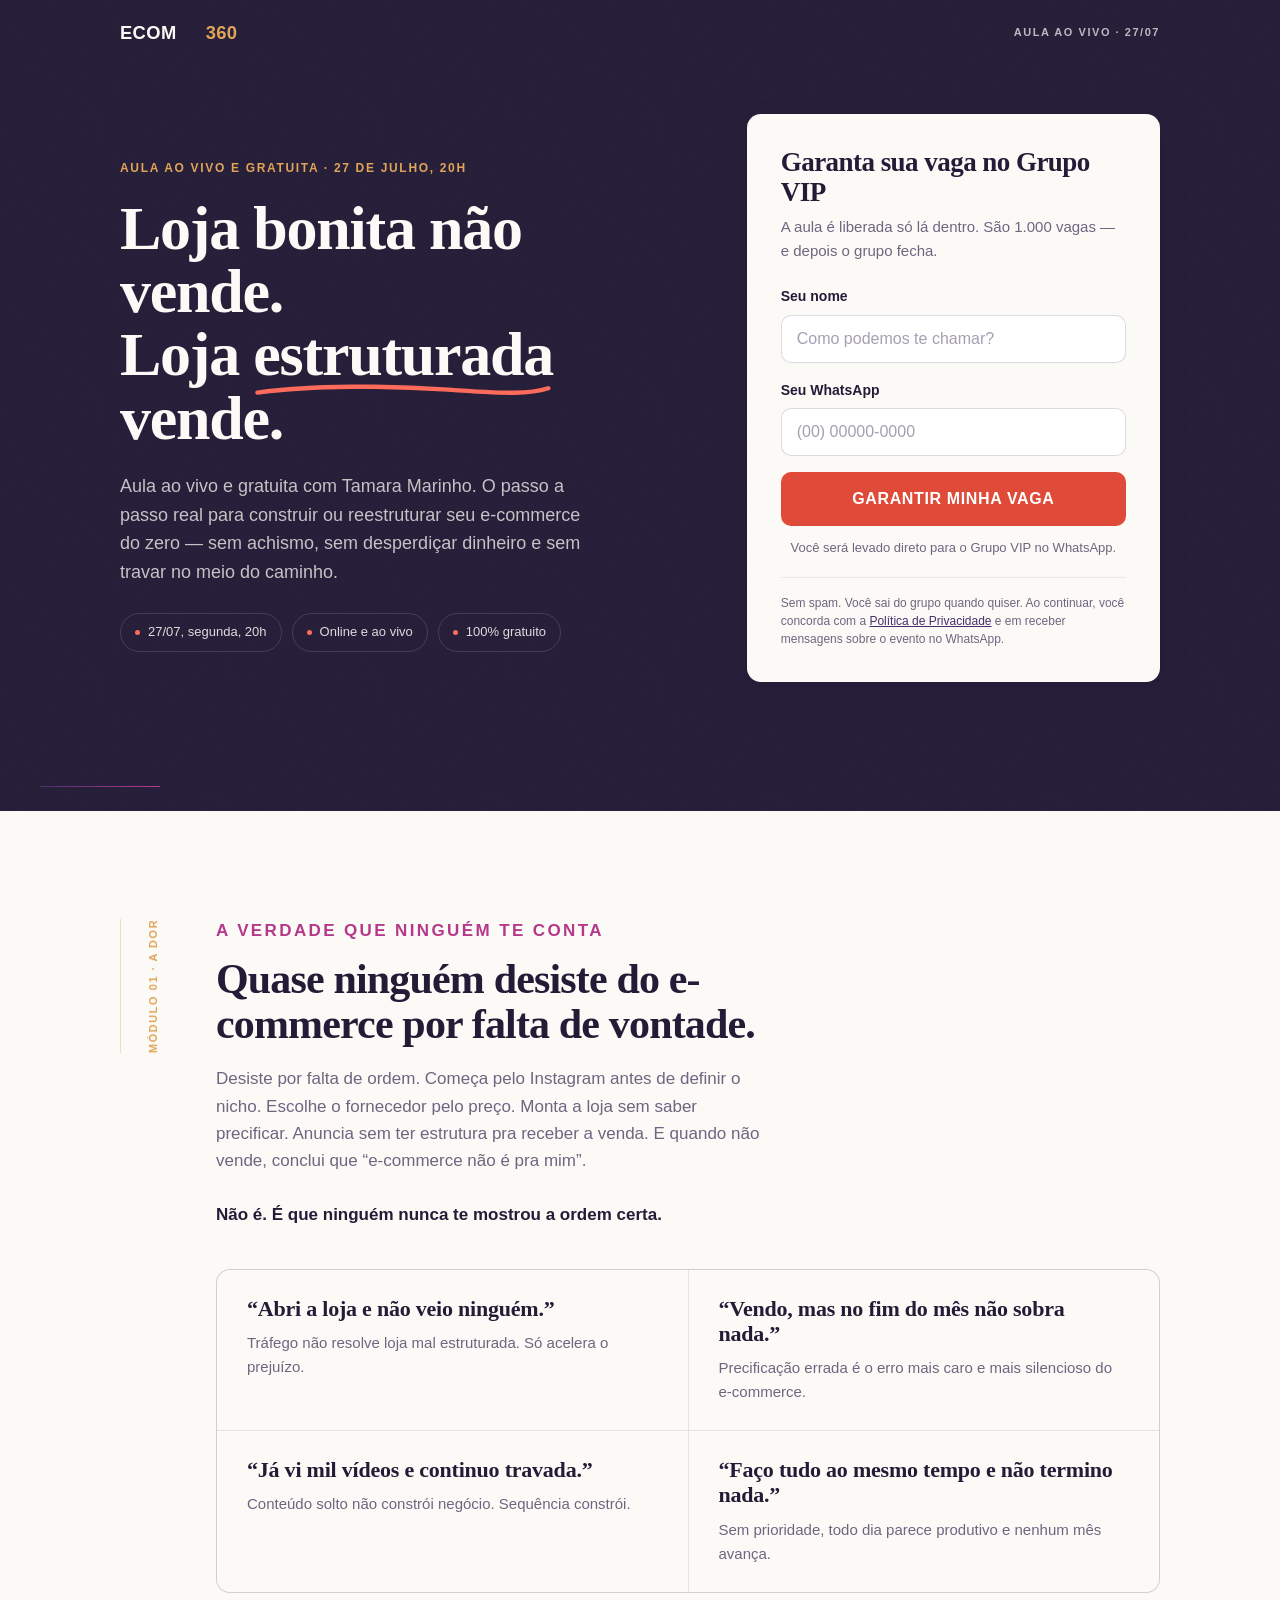
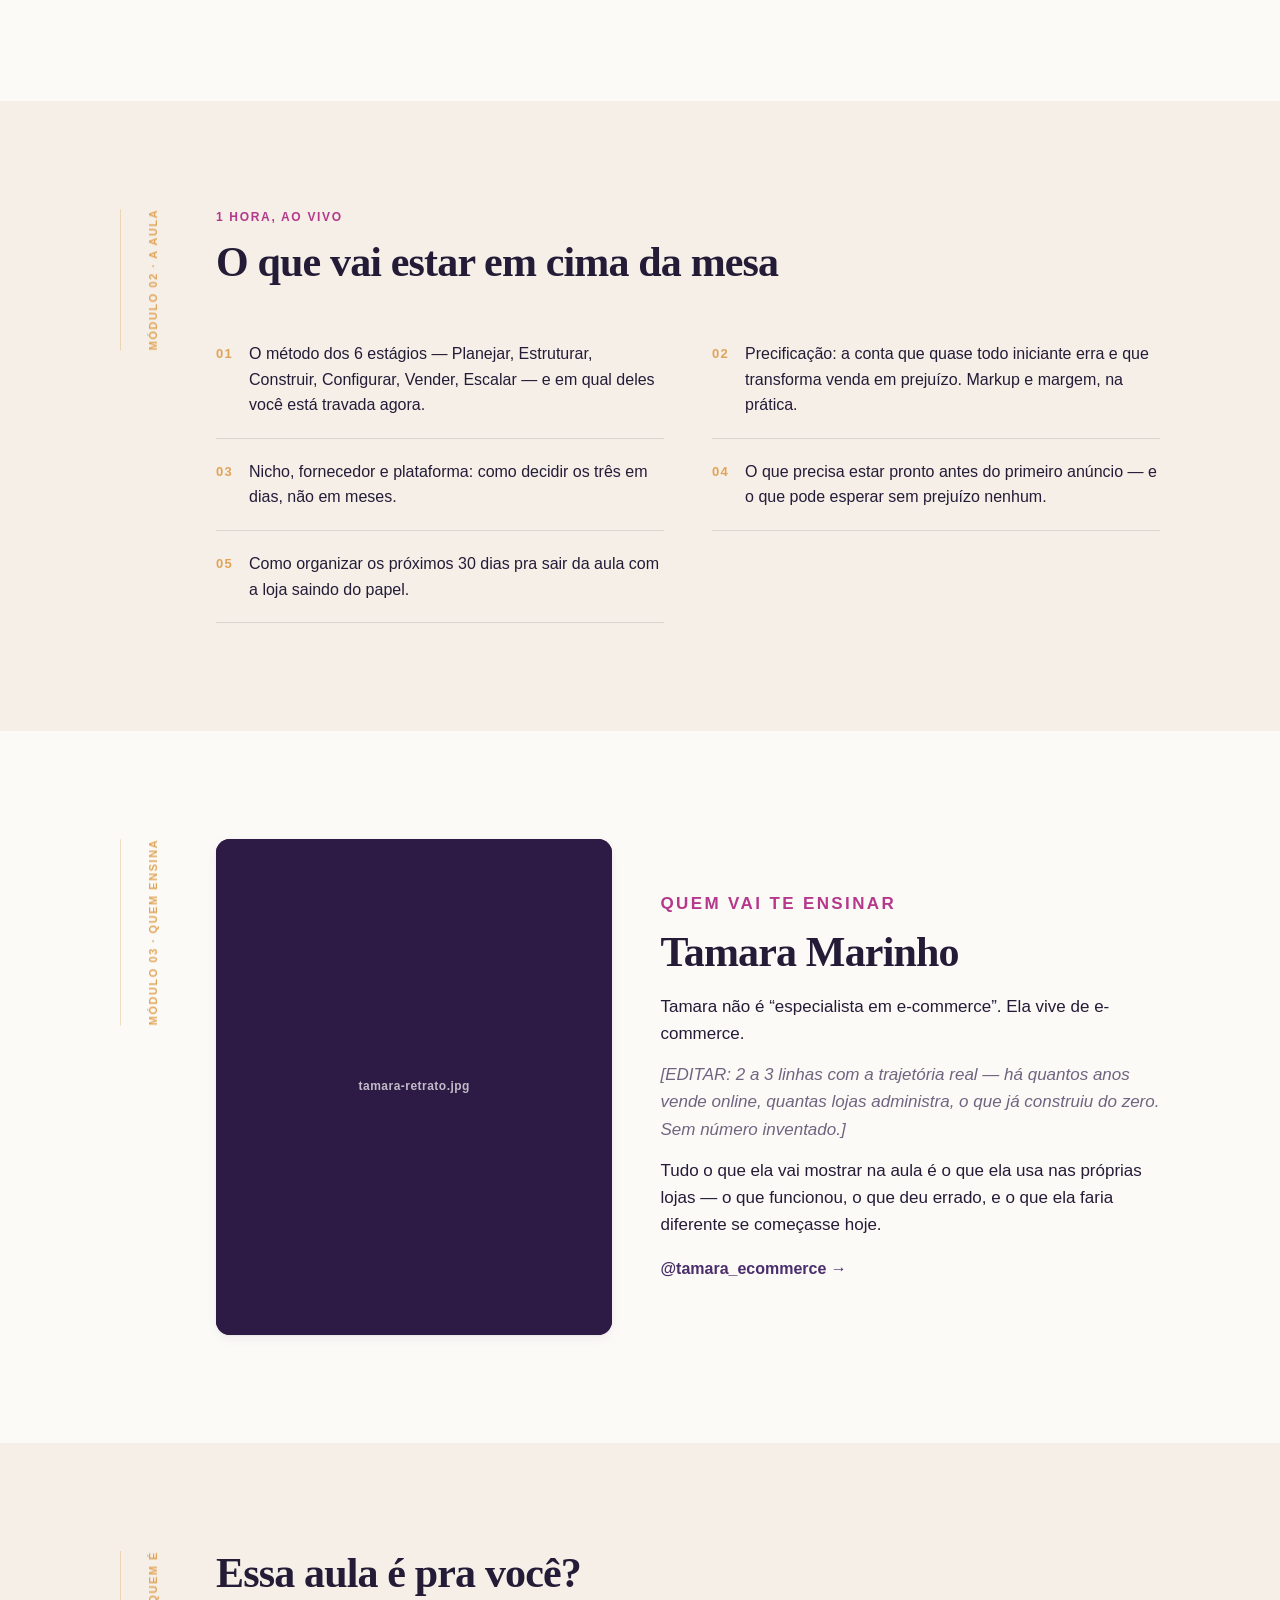
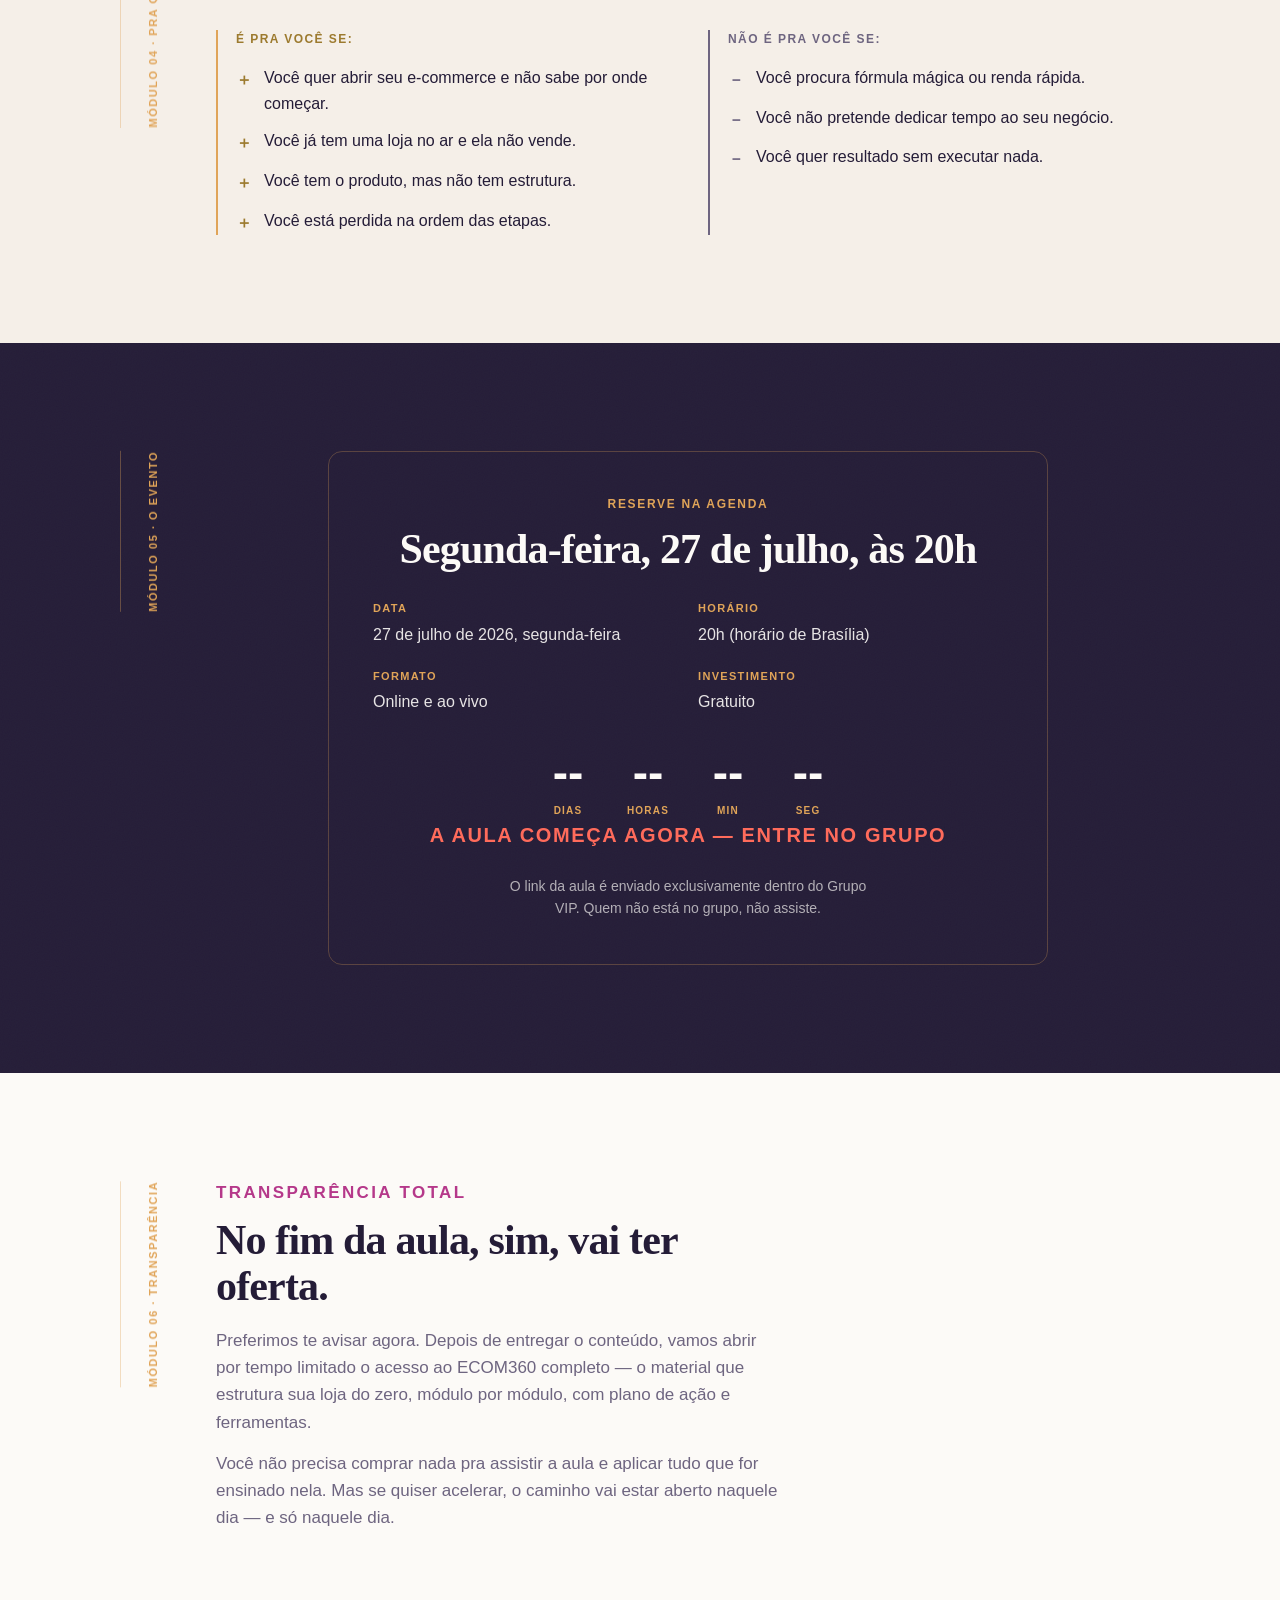
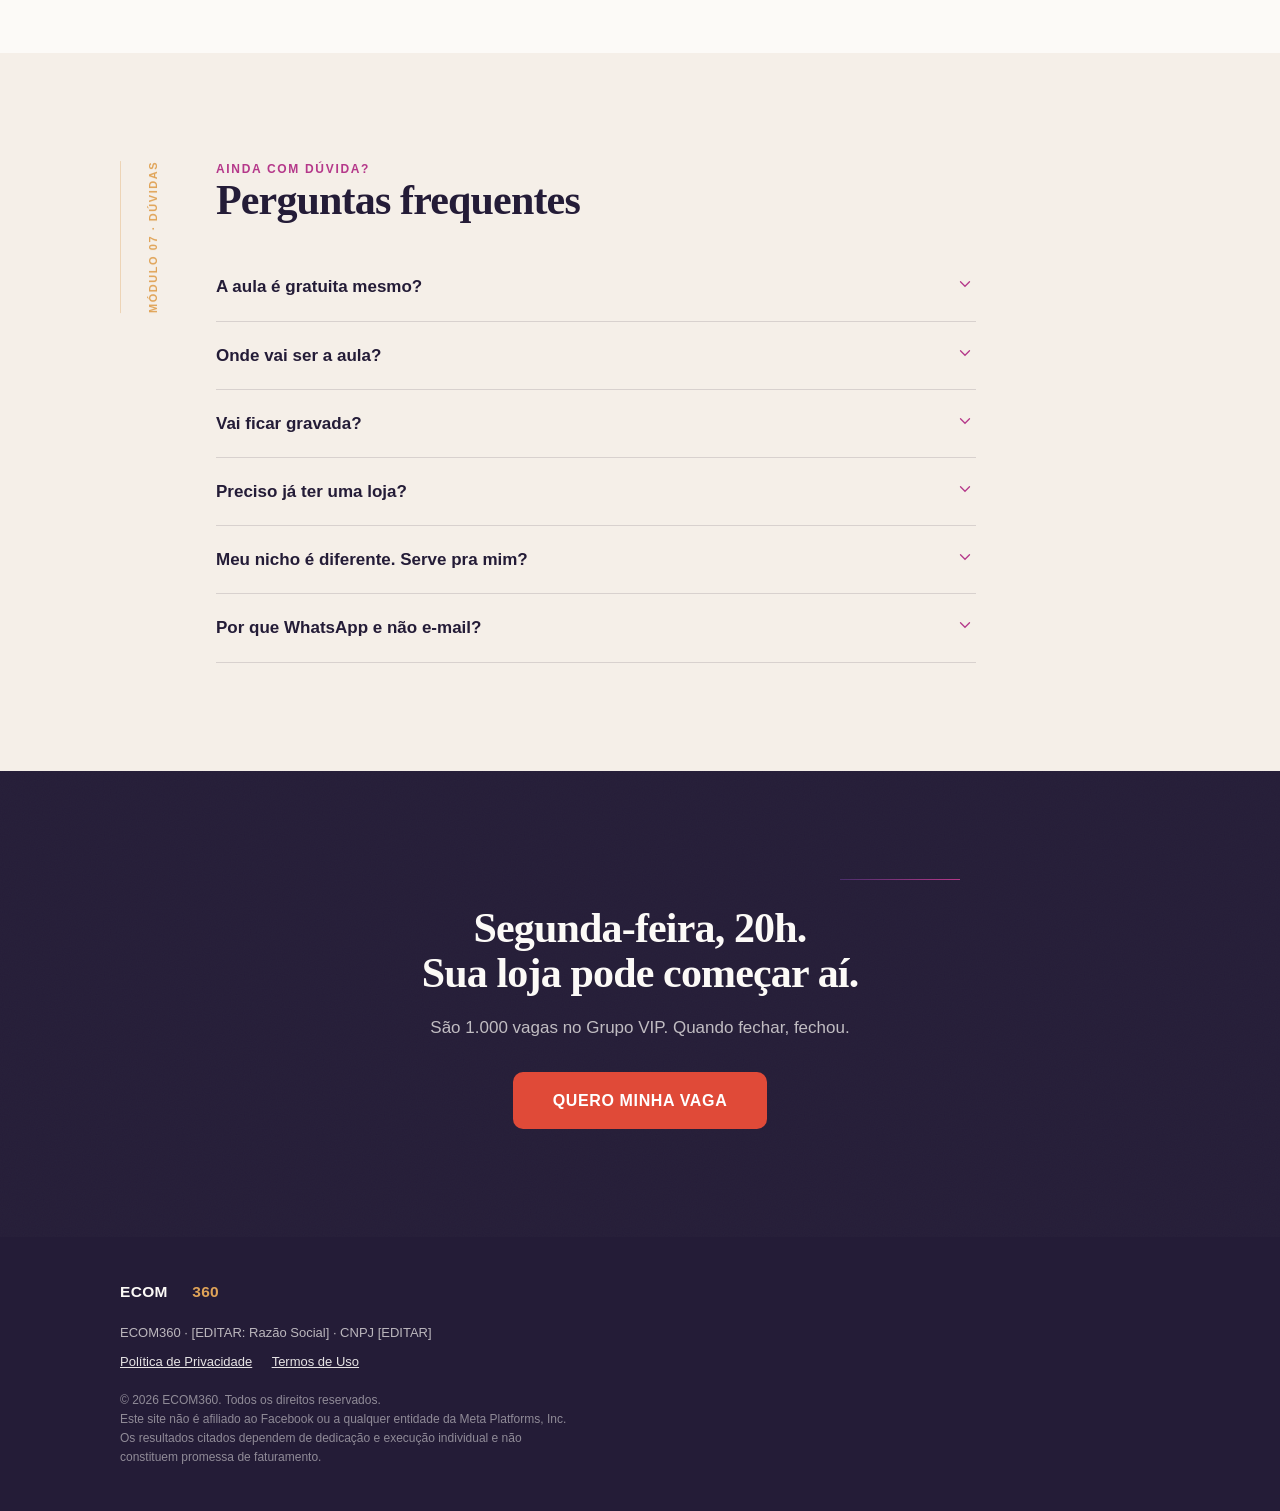
==== index.html @ 0f5ce01a "ECOM360: página de captura + obrigado + backend Sheets Landing estática vanilla (sem build), pronta " ====
<!doctype html>
<html lang="pt-BR">
<head>
  <meta charset="UTF-8">
  <meta name="viewport" content="width=device-width, initial-scale=1, viewport-fit=cover">

  <title>Aula gratuita: como estruturar um e-commerce que vende · ECOM360</title>
  <meta name="description" content="Aula ao vivo e gratuita com Tamara Marinho. 27 de julho, 20h. O passo a passo real para construir ou reestruturar seu e-commerce do zero.">

  <!-- Open Graph / compartilhamento -->
  <meta property="og:title" content="Aula gratuita: como estruturar um e-commerce que vende">
  <meta property="og:description" content="27 de julho, 20h. Ao vivo com Tamara Marinho. Vagas limitadas.">
  <meta property="og:image" content="https://SEU_DOMINIO/og-image.jpg"><!-- TODO: cliente preencher domínio -->
  <meta property="og:type" content="website">
  <meta name="theme-color" content="#241C37">
  <meta name="twitter:card" content="summary_large_image">

  <!-- Config PRIMEIRO: dataLayer e GTM dependem dele -->
  <script src="assets/js/config.js"></script>

  <!-- dataLayer inicializado ANTES do GTM (obrigatório) + injeção do snippet oficial -->
  <script>
    window.dataLayer = window.dataLayer || [];
    (function(){
      var id = (window.CONFIG && window.CONFIG.gtmId) || "";
      if (!id) return; // sem ID, não injeta e não quebra o build
      (function(w,d,s,l,i){w[l]=w[l]||[];w[l].push({'gtm.start':
      new Date().getTime(),event:'gtm.js'});var f=d.getElementsByTagName(s)[0],
      j=d.createElement(s),dl=l!='dataLayer'?'&l='+l:'';j.async=true;j.src=
      'https://www.googletagmanager.com/gtm.js?id='+i+dl;f.parentNode.insertBefore(j,f);
      })(window,document,'script','dataLayer',id);
    })();
  </script>

  <!-- Preload das fontes críticas (ativa quando os .woff2 existirem) -->
  <link rel="preload" href="assets/fonts/Fraunces-Black.woff2" as="font" type="font/woff2" crossorigin>
  <link rel="preload" href="assets/fonts/PlusJakartaSans-Regular.woff2" as="font" type="font/woff2" crossorigin>

  <link rel="stylesheet" href="assets/css/style.css">
</head>
<body>
  <!-- GTM noscript: PRIMEIRO elemento do body -->
  <noscript><iframe src="https://www.googletagmanager.com/ns.html?id=GTM-TDS4ZD45"
    height="0" width="0" style="display:none;visibility:hidden"></iframe></noscript>

  <!-- ================= HERO ================= -->
  <header class="hero section--ink grain">
    <div class="site-header">
      <div class="container">
        <img class="logo" src="assets/img/logo-ecom360.svg" alt="ECOM360"
             onerror="this.outerHTML='<span class=&quot;header-note&quot;>ECOM360</span>'">
        <span class="header-note">Aula ao vivo · 27/07</span>
      </div>
    </div>

    <div class="container">
      <div class="hero__inner">
        <div class="hero__copy">
          <p class="eyebrow hero__eyebrow">Aula ao vivo e gratuita · 27 de julho, 20h</p>
          <h1>
            Loja bonita não vende.<br>
            Loja <span class="ink-underline">estruturada<svg viewBox="0 0 200 12" preserveAspectRatio="none" aria-hidden="true"><path d="M3 8 C 40 3, 90 3, 130 6 S 185 9, 197 5"/></svg></span> vende.
          </h1>
          <p class="hero__sub">
            Aula ao vivo e gratuita com Tamara Marinho. O passo a passo real para
            construir ou reestruturar seu e-commerce do zero — sem achismo, sem
            desperdiçar dinheiro e sem travar no meio do caminho.
          </p>
          <div class="pills">
            <span class="pill">27/07, segunda, 20h</span>
            <span class="pill">Online e ao vivo</span>
            <span class="pill">100% gratuito</span>
          </div>
        </div>

        <!-- Card do formulário -->
        <div class="form-card" id="inscricao">
          <h2 class="form-card__title">Garanta sua vaga no Grupo VIP</h2>
          <p class="form-card__support">
            A aula é liberada só lá dentro. São 1.000 vagas — e depois o grupo fecha.
          </p>

          <form id="lead-form" novalidate>
            <!-- Honeypot -->
            <div class="hp" aria-hidden="true">
              <label for="empresa">Empresa</label>
              <input type="text" id="empresa" name="empresa" tabindex="-1" autocomplete="off">
            </div>

            <div class="field">
              <label for="nome">Seu nome</label>
              <input type="text" id="nome" name="nome" autocomplete="name"
                     placeholder="Como podemos te chamar?"
                     aria-describedby="err-nome" required>
              <p class="field-error" id="err-nome" aria-live="polite"></p>
            </div>

            <div class="field">
              <label for="whatsapp">Seu WhatsApp</label>
              <input type="tel" id="whatsapp" name="whatsapp" inputmode="tel"
                     autocomplete="tel" placeholder="(00) 00000-0000"
                     aria-describedby="err-whatsapp" required maxlength="16">
              <p class="field-error" id="err-whatsapp" aria-live="polite"></p>
            </div>

            <button type="submit" class="btn" id="submit-btn">
              <span class="btn__spinner" aria-hidden="true"></span>
              <span class="btn__label">Garantir minha vaga</span>
            </button>

            <p class="form-microcopy">
              Você será levado direto para o Grupo VIP no WhatsApp.
            </p>
            <p class="form-legal">
              Sem spam. Você sai do grupo quando quiser. Ao continuar, você concorda com a
              <a href="politica-de-privacidade.html">Política de Privacidade</a> e em receber
              mensagens sobre o evento no WhatsApp.
            </p>
          </form>
        </div>
      </div>
    </div>
    <hr class="hairline-grad" style="margin-inline:var(--pad-x)">
  </header>

  <main>
    <!-- ================= MÓDULO 01 — DOR ================= -->
    <section class="section section--paper module">
      <div class="container module__grid">
        <div class="module__rail">Módulo 01 · A dor</div>
        <div class="module__body">
          <div class="dor__intro">
            <p class="eyebrow">A verdade que ninguém te conta</p>
            <h2 style="margin-top:14px">Quase ninguém desiste do e-commerce por falta de vontade.</h2>
            <p class="text-muted" style="margin-top:16px">
              Desiste por falta de ordem. Começa pelo Instagram antes de definir o nicho.
              Escolhe o fornecedor pelo preço. Monta a loja sem saber precificar. Anuncia
              sem ter estrutura pra receber a venda. E quando não vende, conclui que
              “e-commerce não é pra mim”.<br><br>
              <strong>Não é. É que ninguém nunca te mostrou a ordem certa.</strong>
            </p>
          </div>

          <div class="dor-grid" id="dor-grid">
            <article class="dor-card">
              <p class="dor-card__head">“Abri a loja e não veio ninguém.”</p>
              <p class="dor-card__sub">Tráfego não resolve loja mal estruturada. Só acelera o prejuízo.</p>
            </article>
            <article class="dor-card">
              <p class="dor-card__head">“Vendo, mas no fim do mês não sobra nada.”</p>
              <p class="dor-card__sub">Precificação errada é o erro mais caro e mais silencioso do e-commerce.</p>
            </article>
            <article class="dor-card">
              <p class="dor-card__head">“Já vi mil vídeos e continuo travada.”</p>
              <p class="dor-card__sub">Conteúdo solto não constrói negócio. Sequência constrói.</p>
            </article>
            <article class="dor-card">
              <p class="dor-card__head">“Faço tudo ao mesmo tempo e não termino nada.”</p>
              <p class="dor-card__sub">Sem prioridade, todo dia parece produtivo e nenhum mês avança.</p>
            </article>
          </div>
        </div>
      </div>
    </section>

    <!-- ================= MÓDULO 02 — AGENDA ================= -->
    <section class="section section--cream module">
      <div class="container module__grid">
        <div class="module__rail">Módulo 02 · A aula</div>
        <div class="module__body">
          <div class="agenda__head">
            <p class="eyebrow">1 hora, ao vivo</p>
            <h2>O que vai estar em cima da mesa</h2>
          </div>
          <ol class="agenda-list">
            <li class="agenda-item">
              <span class="agenda-item__num">01</span>
              <span class="agenda-item__text">O método dos 6 estágios — Planejar, Estruturar, Construir, Configurar, Vender, Escalar — e em qual deles você está travada agora.</span>
            </li>
            <li class="agenda-item">
              <span class="agenda-item__num">02</span>
              <span class="agenda-item__text">Precificação: a conta que quase todo iniciante erra e que transforma venda em prejuízo. Markup e margem, na prática.</span>
            </li>
            <li class="agenda-item">
              <span class="agenda-item__num">03</span>
              <span class="agenda-item__text">Nicho, fornecedor e plataforma: como decidir os três em dias, não em meses.</span>
            </li>
            <li class="agenda-item">
              <span class="agenda-item__num">04</span>
              <span class="agenda-item__text">O que precisa estar pronto antes do primeiro anúncio — e o que pode esperar sem prejuízo nenhum.</span>
            </li>
            <li class="agenda-item">
              <span class="agenda-item__num">05</span>
              <span class="agenda-item__text">Como organizar os próximos 30 dias pra sair da aula com a loja saindo do papel.</span>
            </li>
          </ol>
        </div>
      </div>
    </section>

    <!-- ================= MÓDULO 03 — AUTORIDADE ================= -->
    <section class="section section--paper module">
      <div class="container module__grid">
        <div class="module__rail">Módulo 03 · Quem ensina</div>
        <div class="module__body">
          <div class="author-grid">
            <div class="author-photo">
              <img src="assets/img/tamara-retrato.jpg" width="800" height="1000" loading="lazy"
                   alt="Retrato de Tamara Marinho"
                   onerror="this.parentNode.innerHTML='<div class=&quot;img-placeholder&quot;>tamara-retrato.jpg</div>'">
            </div>
            <div class="author-body">
              <p class="eyebrow">Quem vai te ensinar</p>
              <h2>Tamara Marinho</h2>
              <p>Tamara não é “especialista em e-commerce”. Ela vive de e-commerce.</p>
              <!-- TODO: cliente preencher -->
              <p class="todo">[EDITAR: 2 a 3 linhas com a trajetória real — há quantos anos vende online, quantas lojas administra, o que já construiu do zero. Sem número inventado.]</p>
              <p>
                Tudo o que ela vai mostrar na aula é o que ela usa nas próprias lojas —
                o que funcionou, o que deu errado, e o que ela faria diferente se
                começasse hoje.
              </p>
              <a class="author-ig" href="https://instagram.com/tamara_ecommerce" target="_blank" rel="noopener">@tamara_ecommerce →</a>
            </div>
          </div>
        </div>
      </div>
    </section>

    <!-- ================= MÓDULO 04 — PRA QUEM É ================= -->
    <section class="section section--cream module">
      <div class="container module__grid">
        <div class="module__rail">Módulo 04 · Pra quem é</div>
        <div class="module__body">
          <div class="fit__head">
            <h2>Essa aula é pra você?</h2>
          </div>
          <div class="fit-cols">
            <div class="fit-col fit-col--yes">
              <h3>É pra você se:</h3>
              <ul class="fit-list">
                <li>Você quer abrir seu e-commerce e não sabe por onde começar.</li>
                <li>Você já tem uma loja no ar e ela não vende.</li>
                <li>Você tem o produto, mas não tem estrutura.</li>
                <li>Você está perdida na ordem das etapas.</li>
              </ul>
            </div>
            <div class="fit-col fit-col--no">
              <h3>Não é pra você se:</h3>
              <ul class="fit-list">
                <li>Você procura fórmula mágica ou renda rápida.</li>
                <li>Você não pretende dedicar tempo ao seu negócio.</li>
                <li>Você quer resultado sem executar nada.</li>
              </ul>
            </div>
          </div>
        </div>
      </div>
    </section>

    <!-- ================= MÓDULO 05 — EVENTO + CONTAGEM ================= -->
    <section class="section section--ink grain module">
      <div class="container module__grid">
        <div class="module__rail">Módulo 05 · O evento</div>
        <div class="module__body">
          <div class="event-card">
            <p class="eyebrow">Reserve na agenda</p>
            <h2>Segunda-feira, 27 de julho, às 20h</h2>
            <div class="event-facts">
              <div class="event-fact">
                <p class="event-fact__label">Data</p>
                <p class="event-fact__value">27 de julho de 2026, segunda-feira</p>
              </div>
              <div class="event-fact">
                <p class="event-fact__label">Horário</p>
                <p class="event-fact__value">20h (horário de Brasília)</p>
              </div>
              <div class="event-fact">
                <p class="event-fact__label">Formato</p>
                <p class="event-fact__value">Online e ao vivo</p>
              </div>
              <div class="event-fact">
                <p class="event-fact__label">Investimento</p>
                <p class="event-fact__value">Gratuito</p>
              </div>
            </div>

            <div class="countdown" id="countdown">
              <div class="countdown__grid" id="cd-grid">
                <div class="cd-unit"><div class="cd-unit__num" data-cd="dias">--</div><div class="cd-unit__label">Dias</div></div>
                <div class="cd-unit"><div class="cd-unit__num" data-cd="horas">--</div><div class="cd-unit__label">Horas</div></div>
                <div class="cd-unit"><div class="cd-unit__num" data-cd="min">--</div><div class="cd-unit__label">Min</div></div>
                <div class="cd-unit"><div class="cd-unit__num" data-cd="seg">--</div><div class="cd-unit__label">Seg</div></div>
              </div>
              <div class="countdown__live" id="cd-live" hidden>A aula começa agora — entre no grupo</div>
            </div>

            <p class="event-warn">
              O link da aula é enviado exclusivamente dentro do Grupo VIP.
              Quem não está no grupo, não assiste.
            </p>
          </div>
        </div>
      </div>
    </section>

    <!-- ================= MÓDULO 06 — TRANSPARÊNCIA ================= -->
    <section class="section section--paper module">
      <div class="container module__grid">
        <div class="module__rail">Módulo 06 · Transparência</div>
        <div class="module__body">
          <div class="transp">
            <p class="eyebrow">Transparência total</p>
            <h2>No fim da aula, sim, vai ter oferta.</h2>
            <p class="text-muted">
              Preferimos te avisar agora. Depois de entregar o conteúdo, vamos abrir
              por tempo limitado o acesso ao ECOM360 completo — o material que estrutura
              sua loja do zero, módulo por módulo, com plano de ação e ferramentas.
            </p>
            <p class="text-muted">
              Você não precisa comprar nada pra assistir a aula e aplicar tudo que for
              ensinado nela. Mas se quiser acelerar, o caminho vai estar aberto
              naquele dia — e só naquele dia.
            </p>
          </div>
        </div>
      </div>
    </section>

    <!-- ================= MÓDULO 07 — FAQ ================= -->
    <section class="section section--cream module">
      <div class="container module__grid">
        <div class="module__rail">Módulo 07 · Dúvidas</div>
        <div class="module__body">
          <div class="faq__head">
            <p class="eyebrow">Ainda com dúvida?</p>
            <h2>Perguntas frequentes</h2>
          </div>
          <div class="faq-list">
            <details class="faq-item">
              <summary>A aula é gratuita mesmo?<svg class="faq-chevron" viewBox="0 0 24 24" fill="none" stroke="currentColor" stroke-width="1.75" stroke-linecap="round" aria-hidden="true"><path d="M6 9l6 6 6-6"/></svg></summary>
              <div class="faq-answer">É. Sem pegadinha, sem cartão, sem cadastro pago. Você entra no grupo e recebe o acesso.</div>
            </details>
            <details class="faq-item">
              <summary>Onde vai ser a aula?<svg class="faq-chevron" viewBox="0 0 24 24" fill="none" stroke="currentColor" stroke-width="1.75" stroke-linecap="round" aria-hidden="true"><path d="M6 9l6 6 6-6"/></svg></summary>
              <div class="faq-answer">Online e ao vivo. O link é enviado dentro do Grupo VIP no WhatsApp, no dia.</div>
            </details>
            <details class="faq-item">
              <summary>Vai ficar gravada?<svg class="faq-chevron" viewBox="0 0 24 24" fill="none" stroke="currentColor" stroke-width="1.75" stroke-linecap="round" aria-hidden="true"><path d="M6 9l6 6 6-6"/></svg></summary>
              <div class="faq-answer">A aula é ao vivo. Se houver replay, será por tempo limitado e avisado apenas no grupo. Garanta sua presença ao vivo.</div>
            </details>
            <details class="faq-item">
              <summary>Preciso já ter uma loja?<svg class="faq-chevron" viewBox="0 0 24 24" fill="none" stroke="currentColor" stroke-width="1.75" stroke-linecap="round" aria-hidden="true"><path d="M6 9l6 6 6-6"/></svg></summary>
              <div class="faq-answer">Não. A aula serve tanto pra quem vai começar do zero quanto pra quem já tem loja e quer reestruturar.</div>
            </details>
            <details class="faq-item">
              <summary>Meu nicho é diferente. Serve pra mim?<svg class="faq-chevron" viewBox="0 0 24 24" fill="none" stroke="currentColor" stroke-width="1.75" stroke-linecap="round" aria-hidden="true"><path d="M6 9l6 6 6-6"/></svg></summary>
              <div class="faq-answer">Serve. O método é sobre estrutura de negócio, não sobre um produto específico.</div>
            </details>
            <details class="faq-item">
              <summary>Por que WhatsApp e não e-mail?<svg class="faq-chevron" viewBox="0 0 24 24" fill="none" stroke="currentColor" stroke-width="1.75" stroke-linecap="round" aria-hidden="true"><path d="M6 9l6 6 6-6"/></svg></summary>
              <div class="faq-answer">Porque tudo acontece no grupo: os avisos, o material, o link da aula e os bônus. É o único canal.</div>
            </details>
          </div>
        </div>
      </div>
    </section>

    <!-- ================= CTA FINAL ================= -->
    <section class="section final-cta section--ink grain">
      <div class="container">
        <div class="final-cta__inner">
          <hr class="hairline-grad" style="margin-inline:auto 0;margin-bottom:26px">
          <h2>Segunda-feira, 20h.<br>Sua loja pode começar aí.</h2>
          <p>São 1.000 vagas no Grupo VIP. Quando fechar, fechou.</p>
          <a href="#inscricao" class="btn" data-scroll-to-form>Quero minha vaga</a>
        </div>
      </div>
    </section>
  </main>

  <!-- ================= RODAPÉ ================= -->
  <footer class="site-footer section--ink" style="padding-block:44px">
    <div class="container">
      <img class="footer-logo" src="assets/img/logo-ecom360.svg" alt="ECOM360"
           onerror="this.outerHTML='<div class=&quot;header-note&quot; style=&quot;margin-bottom:20px&quot;>ECOM360</div>'">
      <!-- TODO: cliente preencher -->
      <p class="footer-line">ECOM360 · [EDITAR: Razão Social] · CNPJ [EDITAR]</p>
      <p class="footer-links">
        <a href="politica-de-privacidade.html">Política de Privacidade</a>
        <a href="termos.html">Termos de Uso</a>
      </p>
      <p class="footer-fine">
        © 2026 ECOM360. Todos os direitos reservados.<br>
        Este site não é afiliado ao Facebook ou a qualquer entidade da Meta Platforms, Inc.
        Os resultados citados dependem de dedicação e execução individual e não constituem
        promessa de faturamento.
      </p>
    </div>
  </footer>

  <!-- ================= BARRA STICKY MOBILE ================= -->
  <div class="sticky-bar" id="sticky-bar" aria-hidden="true">
    <span class="sticky-bar__text">27/07 · 20h · Grátis</span>
    <a href="#inscricao" class="btn" data-scroll-to-form>Garantir vaga</a>
  </div>

  <script src="assets/js/app.js" defer></script>
</body>
</html>
---- assets/css/style.css ----
/* ==========================================================================
   ECOM360 — Página de captura
   CSS único, sem framework. Mobile-first (base 360px), sobe com min-width.
   ========================================================================== */

/* ---------- Fontes auto-hospedadas ---------------------------------------
   Coloque os .woff2 em assets/fonts/. Enquanto não existirem, o fallback
   entra sem quebrar nada. font-display: swap evita bloqueio de render.      */
@font-face {
  font-family: "Fraunces";
  src: url("../fonts/Fraunces-SemiBold.woff2") format("woff2");
  font-weight: 600;
  font-style: normal;
  font-display: swap;
}
@font-face {
  font-family: "Fraunces";
  src: url("../fonts/Fraunces-Black.woff2") format("woff2");
  font-weight: 900;
  font-style: normal;
  font-display: swap;
}
@font-face {
  font-family: "Plus Jakarta Sans";
  src: url("../fonts/PlusJakartaSans-Regular.woff2") format("woff2");
  font-weight: 400;
  font-style: normal;
  font-display: swap;
}
@font-face {
  font-family: "Plus Jakarta Sans";
  src: url("../fonts/PlusJakartaSans-Medium.woff2") format("woff2");
  font-weight: 500;
  font-style: normal;
  font-display: swap;
}
@font-face {
  font-family: "Plus Jakarta Sans";
  src: url("../fonts/PlusJakartaSans-Bold.woff2") format("woff2");
  font-weight: 700;
  font-style: normal;
  font-display: swap;
}
@font-face {
  font-family: "Sora";
  src: url("../fonts/Sora-SemiBold.woff2") format("woff2");
  font-weight: 600;
  font-style: normal;
  font-display: swap;
}

/* ---------- Tokens -------------------------------------------------------- */
:root {
  /* Cor */
  --ink:        #241C37;
  --plum-deep:  #2E1B45;
  --plum:       #4A2E6B;
  --magenta:    #B5388A;
  --coral:      #FF6B5B;
  --coral-btn:  #E04A38;
  --gold:       #E0A458;
  --paper:      #FCFAF7;
  --cream:      #F5EFE8;
  --muted:      #6E6580;

  /* Raio */
  --r-card: 14px;
  --r-input: 10px;
  --r-pill: 999px;

  /* Elevação (baixa, em camadas — nada de glow) */
  --sh-1: 0 1px 2px rgba(36,28,55,.06), 0 4px 12px rgba(36,28,55,.05);
  --sh-2: 0 2px 4px rgba(36,28,55,.08), 0 12px 32px rgba(36,28,55,.10);

  /* Tipografia */
  --font-display: "Fraunces", "Georgia", "Times New Roman", serif;
  --font-body: "Plus Jakarta Sans", -apple-system, BlinkMacSystemFont, "Segoe UI", Roboto, sans-serif;
  --font-util: "Sora", -apple-system, BlinkMacSystemFont, "Segoe UI", Roboto, sans-serif;

  /* Layout */
  --container: 1120px;
  --pad-x: 20px;
}

/* ---------- Reset -------------------------------------------------------- */
*, *::before, *::after { box-sizing: border-box; }
html { -webkit-text-size-adjust: 100%; scroll-behavior: smooth; }
body {
  margin: 0;
  font-family: var(--font-body);
  font-weight: 400;
  font-size: 16px;
  line-height: 1.6;
  color: var(--ink);
  background: var(--paper);
  -webkit-font-smoothing: antialiased;
  text-rendering: optimizeLegibility;
  overflow-x: hidden;
}
img, svg { display: block; max-width: 100%; }
a { color: inherit; }
button { font-family: inherit; cursor: pointer; }
h1, h2, h3, p { margin: 0; }
ul, ol { margin: 0; }

/* ---------- Foco visível ------------------------------------------------- */
:focus-visible {
  outline: 2px solid var(--gold);
  outline-offset: 2px;
  border-radius: 3px;
}

/* ---------- Utilitários -------------------------------------------------- */
.container {
  width: 100%;
  max-width: var(--container);
  margin-inline: auto;
  padding-inline: var(--pad-x);
}
.sr-only {
  position: absolute; width: 1px; height: 1px;
  padding: 0; margin: -1px; overflow: hidden;
  clip: rect(0,0,0,0); white-space: nowrap; border: 0;
}
.eyebrow {
  font-family: var(--font-util);
  font-weight: 600;
  text-transform: uppercase;
  letter-spacing: .14em;
  font-size: clamp(11px, 2.6vw, 12px);
  line-height: 1.4;
}

/* ---------- Seções (ritmo de cores) -------------------------------------- */
.section { padding-block: clamp(56px, 9vw, 108px); position: relative; }
.section--ink   { background: var(--ink);   color: var(--paper); }
.section--paper { background: var(--paper);  color: var(--ink); }
.section--cream { background: var(--cream);  color: var(--ink); }

.section--ink .eyebrow   { color: var(--gold); }
.section--paper .eyebrow { color: var(--magenta); }
.section--cream .eyebrow { color: var(--magenta); }

/* Grão sutil no fundo escuro */
.grain::before {
  content: "";
  position: absolute; inset: 0;
  pointer-events: none;
  background-image: url("data:image/svg+xml,%3Csvg xmlns='http://www.w3.org/2000/svg' width='140' height='140'%3E%3Cfilter id='n'%3E%3CfeTurbulence type='fractalNoise' baseFrequency='0.85' numOctaves='2' stitchTiles='stitch'/%3E%3C/filter%3E%3Crect width='100%25' height='100%25' filter='url(%23n)' opacity='0.9'/%3E%3C/svg%3E");
  opacity: .035;
  mix-blend-mode: screen;
}

/* Filete de cabelo com gradiente plum→magenta */
.hairline-grad {
  width: min(120px, 40%);
  height: 1px;
  border: 0;
  margin: 0 0 24px;
  background: linear-gradient(90deg, var(--plum), var(--magenta));
}

/* ---------- Trilho de módulo (elemento assinatura) ----------------------- */
.module { position: relative; }
.module__grid { position: relative; }
.module__rail {
  font-family: var(--font-util);
  font-weight: 600;
  text-transform: uppercase;
  letter-spacing: .14em;
  font-size: 11px;
  color: var(--gold);
  display: flex;
  align-items: center;
  gap: 12px;
  margin-bottom: 20px;
}
.module__rail::before {
  content: "";
  width: 28px; height: 1px;
  background: var(--gold);
  opacity: .6;
}

/* ---------- Tipografia de títulos ---------------------------------------- */
h1, .h1 {
  font-family: var(--font-display);
  font-weight: 900;
  font-size: clamp(34px, 8vw, 62px);
  line-height: 1.02;
  letter-spacing: -0.02em;
}
h2, .h2 {
  font-family: var(--font-display);
  font-weight: 600;
  font-size: clamp(27px, 5.2vw, 42px);
  line-height: 1.08;
  letter-spacing: -0.02em;
}
.lead { font-size: clamp(16px, 2.4vw, 18px); }
.text-muted { color: var(--muted); }
.section--ink .text-muted { color: rgba(252,250,247,.66); }

/* ==========================================================================
   HEADER
   ========================================================================== */
.site-header {
  position: relative;
  z-index: 3;
  padding-block: 20px;
}
.site-header .container {
  display: flex;
  align-items: center;
  justify-content: space-between;
  gap: 16px;
}
.logo { height: 26px; width: auto; }
.header-note {
  font-family: var(--font-util);
  font-weight: 600;
  font-size: 11px;
  letter-spacing: .14em;
  text-transform: uppercase;
  color: rgba(252,250,247,.7);
}

/* ==========================================================================
   HERO
   ========================================================================== */
.hero { position: relative; overflow: hidden; }
.hero__inner {
  display: grid;
  grid-template-columns: 1fr;
  gap: 36px;
  padding-block: clamp(28px, 5vw, 56px) clamp(56px, 8vw, 96px);
  align-items: center;
}
.hero__copy { position: relative; z-index: 2; }
.hero__eyebrow { margin-bottom: 20px; color: var(--gold); }
.hero h1 { margin-bottom: 22px; }
.hero__sub {
  color: rgba(252,250,247,.74);
  font-size: clamp(16px, 2.4vw, 18px);
  max-width: 46ch;
  margin-bottom: 26px;
}
.pills { display: flex; flex-wrap: wrap; gap: 10px; }
.pill {
  display: inline-flex; align-items: center; gap: 8px;
  padding: 8px 14px;
  border: 1px solid rgba(255,255,255,.14);
  border-radius: var(--r-pill);
  font-size: 13px;
  color: rgba(252,250,247,.86);
  font-weight: 500;
}
.pill::before {
  content: ""; width: 5px; height: 5px; border-radius: 50%;
  background: var(--coral); flex: none;
}

/* Sublinhado manuscrito no "estruturada" */
.ink-underline { position: relative; white-space: nowrap; }
.ink-underline svg {
  position: absolute;
  left: 0; right: 0; bottom: -0.16em;
  width: 100%; height: 0.28em;
  overflow: visible;
}
.ink-underline path {
  fill: none;
  stroke: var(--coral);
  stroke-width: 3;
  stroke-linecap: round;
  stroke-dasharray: 340;
  stroke-dashoffset: 340;
  animation: draw-underline .6s ease-out .35s forwards;
}
@keyframes draw-underline { to { stroke-dashoffset: 0; } }

/* Card do formulário */
.form-card {
  background: var(--paper);
  color: var(--ink);
  border-radius: var(--r-card);
  box-shadow: var(--sh-2);
  padding: clamp(24px, 4vw, 34px);
  position: relative;
  z-index: 2;
}
.form-card__title {
  font-family: var(--font-display);
  font-weight: 600;
  font-size: clamp(22px, 3.4vw, 27px);
  line-height: 1.1;
  letter-spacing: -0.02em;
  margin-bottom: 8px;
}
.form-card__support { color: var(--muted); font-size: 15px; margin-bottom: 22px; }

.field { margin-bottom: 16px; }
.field label {
  display: block;
  font-weight: 700;
  font-size: 14px;
  margin-bottom: 7px;
}
.field input {
  width: 100%;
  font-family: inherit;
  font-size: 16px; /* nunca < 16px: evita zoom no iOS */
  padding: 14px 15px;
  border: 1.5px solid rgba(36,28,55,.16);
  border-radius: var(--r-input);
  background: #fff;
  color: var(--ink);
  transition: border-color 140ms ease-out, box-shadow 140ms ease-out;
}
.field input::placeholder { color: #A69FB2; }
.field input:focus {
  border-color: var(--plum);
  box-shadow: 0 0 0 3px rgba(74,46,107,.12);
  outline: none;
}
.field input[aria-invalid="true"] {
  border-color: var(--coral-btn);
}
.field-error {
  display: none;
  color: var(--coral-btn);
  font-size: 14px;
  margin-top: 6px;
  font-weight: 500;
}
.field-error.is-visible { display: block; }

/* Honeypot */
.hp {
  position: absolute !important;
  left: -9999px !important;
  width: 1px; height: 1px;
  overflow: hidden;
}

/* Botão */
.btn {
  display: inline-flex;
  align-items: center;
  justify-content: center;
  gap: 10px;
  width: 100%;
  min-height: 54px;
  padding: 16px 22px;
  border: 0;
  border-radius: var(--r-input);
  background: var(--coral-btn);
  color: #fff;
  font-family: var(--font-util);
  font-weight: 600;
  font-size: 16px;
  letter-spacing: .04em;
  text-transform: uppercase;
  text-decoration: none;
  transition: transform 140ms ease-out, background-color 140ms ease-out;
}
.btn:hover { transform: translateY(-1px); background: #C93F2E; }
.btn:active { transform: translateY(0); }
.btn[disabled] { opacity: .82; cursor: default; transform: none; }
.btn__spinner {
  width: 14px; height: 14px;
  border: 2px solid rgba(255,255,255,.4);
  border-top-color: #fff;
  border-radius: 50%;
  animation: spin .7s linear infinite;
  display: none;
}
.btn.is-loading .btn__spinner { display: inline-block; }
@keyframes spin { to { transform: rotate(360deg); } }

.form-microcopy {
  text-align: center;
  font-size: 13px;
  color: var(--muted);
  margin-top: 12px;
}
.form-legal {
  font-size: 12px;
  color: var(--muted);
  line-height: 1.5;
  margin-top: 18px;
  padding-top: 16px;
  border-top: 1px solid rgba(36,28,55,.08);
}
.form-legal a { color: var(--plum); text-decoration: underline; }

/* ==========================================================================
   MÓDULO 01 — DOR
   ========================================================================== */
.dor__intro { max-width: 62ch; margin-bottom: 40px; }
.dor__intro h2 { margin-bottom: 18px; }
.dor__intro p { font-size: 17px; }
.dor__intro strong { color: var(--ink); }

.dor-grid {
  display: grid;
  grid-template-columns: 1fr;
  gap: 1px;
  background: rgba(36,28,55,.1);
  border: 1px solid rgba(36,28,55,.1);
  border-radius: var(--r-card);
  overflow: hidden;
}
.dor-card {
  background: var(--paper);
  padding: 26px clamp(20px, 3vw, 30px);
  opacity: 0;
  transform: translateY(14px);
}
.dor-card.reveal { animation: fade-up .2s ease-out forwards; }
.dor-card:nth-child(1).reveal { animation-delay: 0ms; }
.dor-card:nth-child(2).reveal { animation-delay: 60ms; }
.dor-card:nth-child(3).reveal { animation-delay: 120ms; }
.dor-card:nth-child(4).reveal { animation-delay: 180ms; }
@keyframes fade-up { to { opacity: 1; transform: translateY(0); } }
.dor-card__head {
  font-family: var(--font-display);
  font-weight: 600;
  font-size: clamp(19px, 2.6vw, 22px);
  line-height: 1.15;
  letter-spacing: -0.01em;
  margin-bottom: 10px;
}
.dor-card__sub { color: var(--muted); font-size: 15px; }

/* ==========================================================================
   MÓDULO 02 — AGENDA DA AULA
   ========================================================================== */
.agenda__head { margin-bottom: 36px; }
.agenda__head h2 { margin-top: 14px; }
.agenda-list {
  list-style: none;
  padding: 0;
  display: grid;
  grid-template-columns: 1fr;
  column-gap: 48px;
}
.agenda-item {
  display: grid;
  grid-template-columns: auto 1fr;
  gap: 16px;
  padding: 20px 0;
  border-bottom: 1px solid rgba(36,28,55,.12);
  align-items: start;
}
.agenda-item__num {
  font-family: var(--font-util);
  font-weight: 600;
  font-size: 13px;
  color: var(--gold);
  letter-spacing: .1em;
  padding-top: 3px;
}
.agenda-item__text { font-size: 16px; }

/* ==========================================================================
   MÓDULO 03 — AUTORIDADE
   ========================================================================== */
.author-grid {
  display: grid;
  grid-template-columns: 1fr;
  gap: 32px;
  align-items: center;
}
.author-photo {
  border-radius: var(--r-card);
  overflow: hidden;
  box-shadow: var(--sh-1);
  aspect-ratio: 4 / 5;
  background: var(--plum-deep);
}
.author-photo img { width: 100%; height: 100%; object-fit: cover; }
.author-body h2 { margin: 12px 0 18px; }
.author-body p { margin-bottom: 14px; font-size: 17px; }
.author-body .todo { color: var(--muted); font-style: italic; }
.author-ig {
  display: inline-flex; align-items: center; gap: 8px;
  font-weight: 700; color: var(--plum);
  text-decoration: none; margin-top: 4px;
}
.author-ig:hover { text-decoration: underline; }

/* ==========================================================================
   MÓDULO 04 — PRA QUEM É
   ========================================================================== */
.fit__head { margin-bottom: 34px; }
.fit-cols {
  display: grid;
  grid-template-columns: 1fr;
  gap: 24px;
}
.fit-col { padding-left: 18px; border-left: 2px solid var(--muted); }
.fit-col--yes { border-left-color: var(--gold); }
.fit-col h3 {
  font-family: var(--font-util);
  font-weight: 600;
  text-transform: uppercase;
  letter-spacing: .12em;
  font-size: 12px;
  margin-bottom: 16px;
}
.fit-col--yes h3 { color: #9C7A2E; }
.fit-col--no h3 { color: var(--muted); }
.fit-list { list-style: none; padding: 0; display: grid; gap: 12px; }
.fit-list li {
  display: grid; grid-template-columns: auto 1fr; gap: 12px;
  font-size: 16px; align-items: start;
}
.fit-list li::before { margin-top: 2px; }
.fit-col--yes .fit-list li::before { content: "＋"; color: #9C7A2E; font-weight: 700; }
.fit-col--no .fit-list li::before { content: "－"; color: var(--muted); font-weight: 700; }

/* ==========================================================================
   MÓDULO 05 — EVENTO + CONTAGEM
   ========================================================================== */
.event-card {
  max-width: 720px;
  margin-inline: auto;
  border: 1px solid rgba(224,164,88,.28);
  border-radius: var(--r-card);
  padding: clamp(28px, 5vw, 44px);
  text-align: center;
  position: relative;
  z-index: 2;
}
.event-card .eyebrow { color: var(--gold); }
.event-card h2 { margin: 14px 0 28px; }
.event-facts {
  display: grid;
  grid-template-columns: 1fr;
  gap: 20px;
  text-align: left;
  margin-bottom: 34px;
}
.event-fact__label {
  font-family: var(--font-util);
  font-weight: 600;
  text-transform: uppercase;
  letter-spacing: .12em;
  font-size: 11px;
  color: var(--gold);
  margin-bottom: 4px;
}
.event-fact__value { font-size: 16px; color: rgba(252,250,247,.9); }

.countdown { margin-bottom: 24px; }
.countdown__grid {
  display: inline-grid;
  grid-template-columns: repeat(4, 1fr);
  gap: clamp(8px, 3vw, 20px);
}
.cd-unit { min-width: 60px; }
.cd-unit__num {
  font-family: var(--font-util);
  font-weight: 600;
  font-variant-numeric: tabular-nums;
  font-size: clamp(30px, 8vw, 46px);
  line-height: 1;
  color: var(--paper);
}
.cd-unit__label {
  font-family: var(--font-util);
  font-weight: 600;
  text-transform: uppercase;
  letter-spacing: .12em;
  font-size: 10px;
  color: var(--gold);
  margin-top: 8px;
}
.countdown__live {
  font-family: var(--font-util);
  font-weight: 600;
  text-transform: uppercase;
  letter-spacing: .08em;
  font-size: clamp(15px, 3vw, 20px);
  color: var(--coral);
}
.event-warn {
  font-size: 14px;
  color: rgba(252,250,247,.66);
  max-width: 46ch;
  margin: 4px auto 0;
}

/* ==========================================================================
   MÓDULO 06 — TRANSPARÊNCIA
   ========================================================================== */
.transp { max-width: 64ch; }
.transp h2 { margin: 14px 0 18px; }
.transp p { font-size: 17px; margin-bottom: 14px; }

/* ==========================================================================
   MÓDULO 07 — FAQ
   ========================================================================== */
.faq__head { margin-bottom: 30px; }
.faq-list { max-width: 760px; }
.faq-item {
  border-bottom: 1px solid rgba(36,28,55,.14);
}
.faq-item summary {
  list-style: none;
  cursor: pointer;
  padding: 20px 40px 20px 0;
  position: relative;
  font-family: var(--font-body);
  font-weight: 700;
  font-size: 17px;
  display: block;
}
.faq-item summary::-webkit-details-marker { display: none; }
.faq-chevron {
  position: absolute;
  right: 2px; top: 22px;
  width: 18px; height: 18px;
  transition: transform 200ms ease-out;
  color: var(--magenta);
}
.faq-item[open] .faq-chevron { transform: rotate(180deg); }
.faq-answer {
  padding: 0 40px 22px 0;
  color: var(--muted);
  font-size: 16px;
}

/* ==========================================================================
   CTA FINAL
   ========================================================================== */
.final-cta { text-align: center; position: relative; overflow: hidden; }
.final-cta__inner { position: relative; z-index: 2; max-width: 640px; margin-inline: auto; }
.final-cta h2 { margin-bottom: 18px; }
.final-cta p { color: rgba(252,250,247,.72); font-size: 17px; margin-bottom: 30px; }
.final-cta .btn { width: auto; padding-inline: 40px; }

/* ==========================================================================
   BARRA STICKY MOBILE
   ========================================================================== */
.sticky-bar {
  position: fixed;
  left: 0; right: 0; bottom: 0;
  z-index: 40;
  display: none;
  align-items: center;
  justify-content: space-between;
  gap: 12px;
  padding: 12px 16px calc(12px + env(safe-area-inset-bottom));
  background: rgba(36,28,55,.92);
  backdrop-filter: blur(8px);
  -webkit-backdrop-filter: blur(8px);
  border-top: 1px solid rgba(255,255,255,.1);
  transform: translateY(110%);
  transition: transform 220ms ease-out;
}
.sticky-bar.is-visible { transform: translateY(0); }
.sticky-bar__text {
  font-family: var(--font-util);
  font-weight: 600;
  font-size: 12px;
  letter-spacing: .06em;
  text-transform: uppercase;
  color: rgba(252,250,247,.9);
}
.sticky-bar .btn {
  width: auto;
  min-height: 44px;
  padding: 10px 18px;
  font-size: 13px;
  white-space: nowrap;
}
@media (max-width: 767px) {
  .sticky-bar { display: flex; }
}

/* ==========================================================================
   RODAPÉ
   ========================================================================== */
.site-footer { font-size: 13px; }
.site-footer .container { position: relative; z-index: 2; }
.footer-logo { height: 22px; margin-bottom: 20px; }
.footer-line { color: rgba(252,250,247,.7); margin-bottom: 8px; }
.footer-links { margin-bottom: 18px; }
.footer-links a { color: rgba(252,250,247,.9); text-decoration: underline; margin-right: 16px; }
.footer-fine { color: rgba(252,250,247,.5); font-size: 12px; line-height: 1.6; max-width: 68ch; }

/* Placeholder para imagens ausentes */
.img-placeholder {
  display: flex; align-items: center; justify-content: center;
  width: 100%; height: 100%;
  background: var(--plum-deep);
  color: rgba(255,255,255,.7);
  font-family: var(--font-util);
  font-weight: 600;
  font-size: 12px;
  letter-spacing: .04em;
  text-align: center;
  padding: 12px;
}

/* ==========================================================================
   PÁGINA DE OBRIGADO
   ========================================================================== */
.ty {
  min-height: 100dvh;
  display: flex;
  align-items: center;
  justify-content: center;
  text-align: center;
  padding: 40px 20px calc(40px + env(safe-area-inset-bottom));
  position: relative;
  overflow: hidden;
}
.ty__inner { position: relative; z-index: 2; max-width: 520px; }
.ty__check {
  width: 72px; height: 72px;
  margin: 0 auto 28px;
  color: var(--coral);
}
.ty__check circle { stroke: rgba(255,107,91,.3); }
.ty__check path {
  fill: none; stroke: var(--coral); stroke-width: 4;
  stroke-linecap: round; stroke-linejoin: round;
  stroke-dasharray: 48; stroke-dashoffset: 48;
  animation: draw-check .4s ease-out .2s forwards;
}
@keyframes draw-check { to { stroke-dashoffset: 0; } }
.ty h1 { margin-bottom: 18px; }
.ty p { color: rgba(252,250,247,.74); font-size: 17px; margin-bottom: 14px; }
.ty .btn { width: auto; padding-inline: 34px; margin: 14px 0 20px; }
.ty__countdown { font-weight: 700; color: var(--paper); }
.ty__fallback { font-size: 14px; color: rgba(252,250,247,.55); }

/* ==========================================================================
   BREAKPOINTS
   ========================================================================== */
@media (min-width: 600px) {
  .dor-grid { grid-template-columns: 1fr 1fr; }
  .event-facts { grid-template-columns: 1fr 1fr; }
  .fit-cols { grid-template-columns: 1fr 1fr; gap: 40px; }
}

@media (min-width: 768px) {
  :root { --pad-x: 40px; }
  .agenda-list { grid-template-columns: 1fr 1fr; }
  .author-grid { grid-template-columns: 42% 1fr; gap: 48px; }
}

@media (min-width: 1024px) {
  /* Hero assimétrico 58/42 */
  .hero__inner {
    grid-template-columns: 58fr 42fr;
    gap: 56px;
    align-items: center;
  }
  .form-card { transform: translateY(-8px); }

  /* Trilho de módulo fixo na coluna esquerda */
  .module__grid {
    display: grid;
    grid-template-columns: 96px 1fr;
    gap: 0;
  }
  .module__rail {
    flex-direction: column;
    align-items: flex-start;
    gap: 0;
    writing-mode: vertical-rl;
    transform: rotate(180deg);
    position: sticky;
    top: 40px;
    height: max-content;
    margin: 0;
    padding-right: 24px;
    border-right: 1px solid rgba(224,164,88,.35);
  }
  .module__rail::before { display: none; }
  .module__body { min-width: 0; }
}

/* ==========================================================================
   MOVIMENTO REDUZIDO
   ========================================================================== */
@media (prefers-reduced-motion: reduce) {
  * , *::before, *::after {
    animation-duration: .001ms !important;
    animation-iteration-count: 1 !important;
    transition-duration: .001ms !important;
    scroll-behavior: auto !important;
  }
  .ink-underline path { stroke-dashoffset: 0; }
  .ty__check path { stroke-dashoffset: 0; }
  .dor-card { opacity: 1; transform: none; }
}
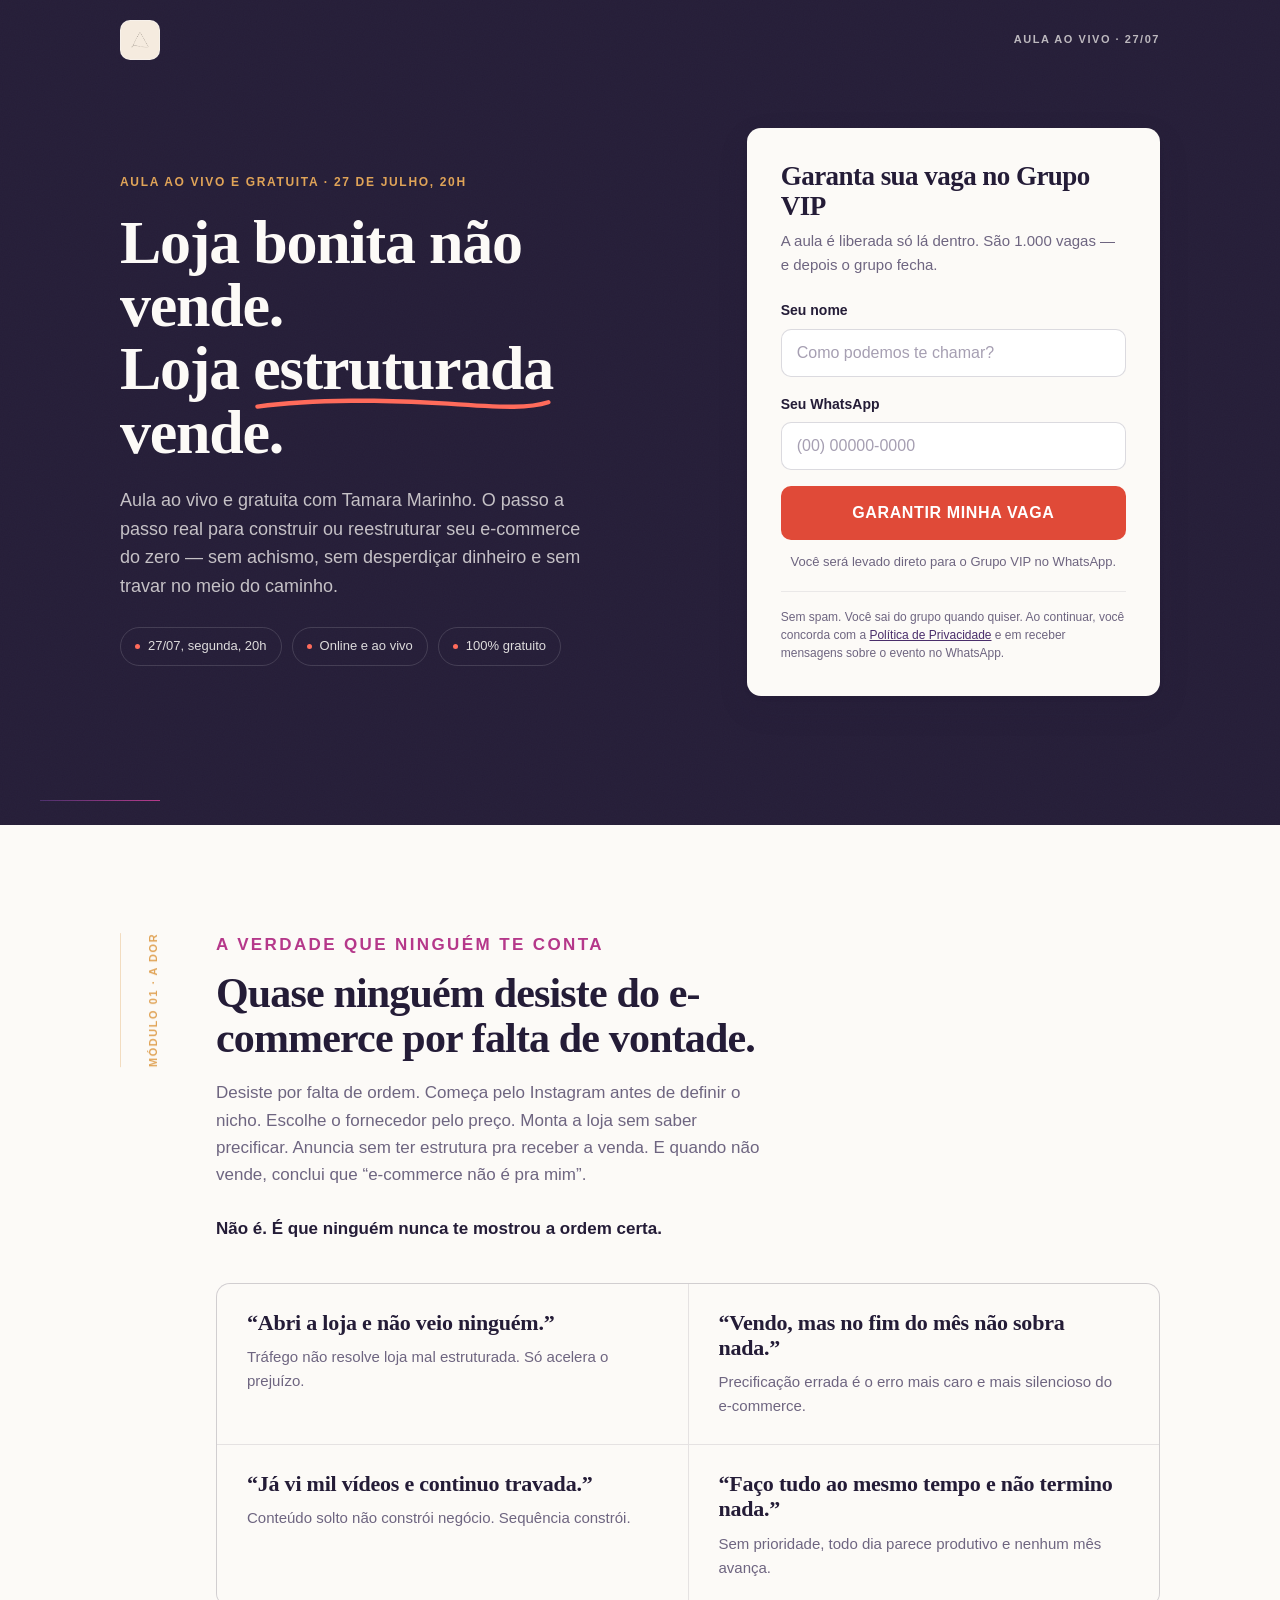
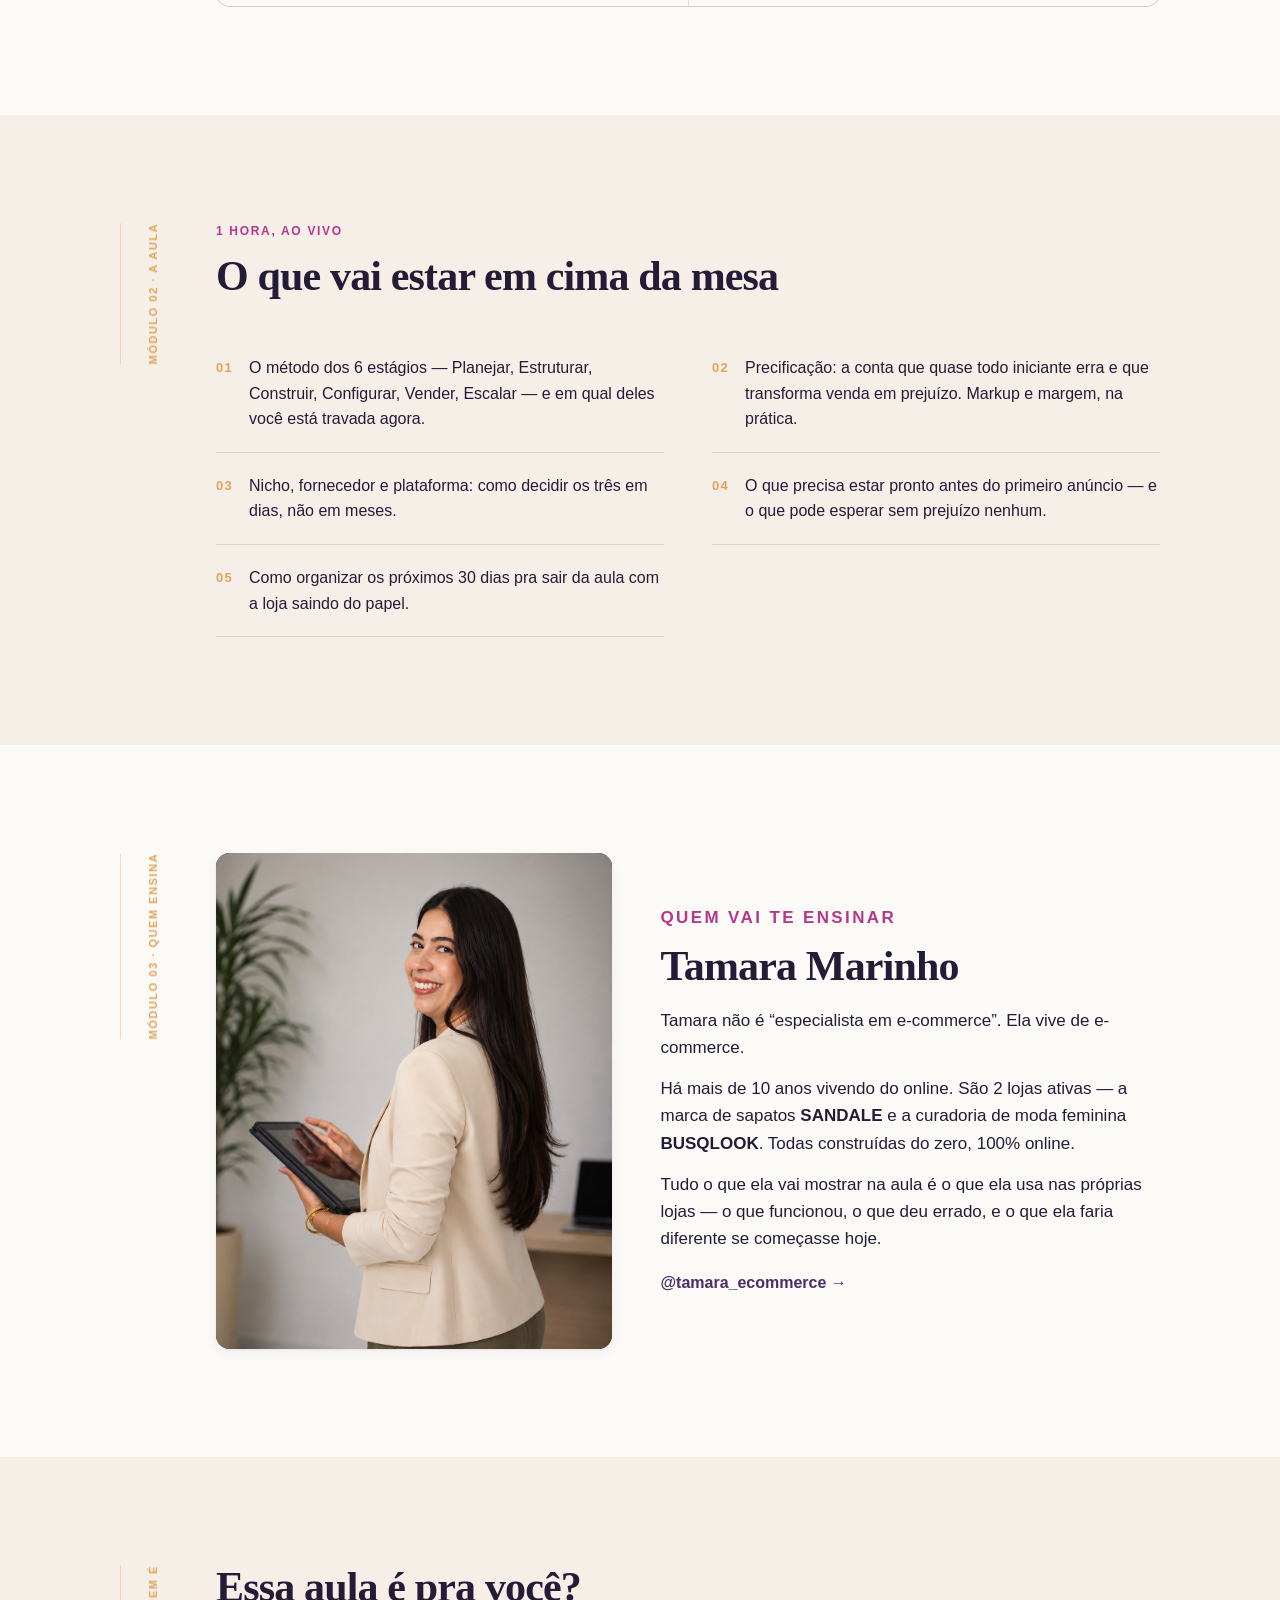
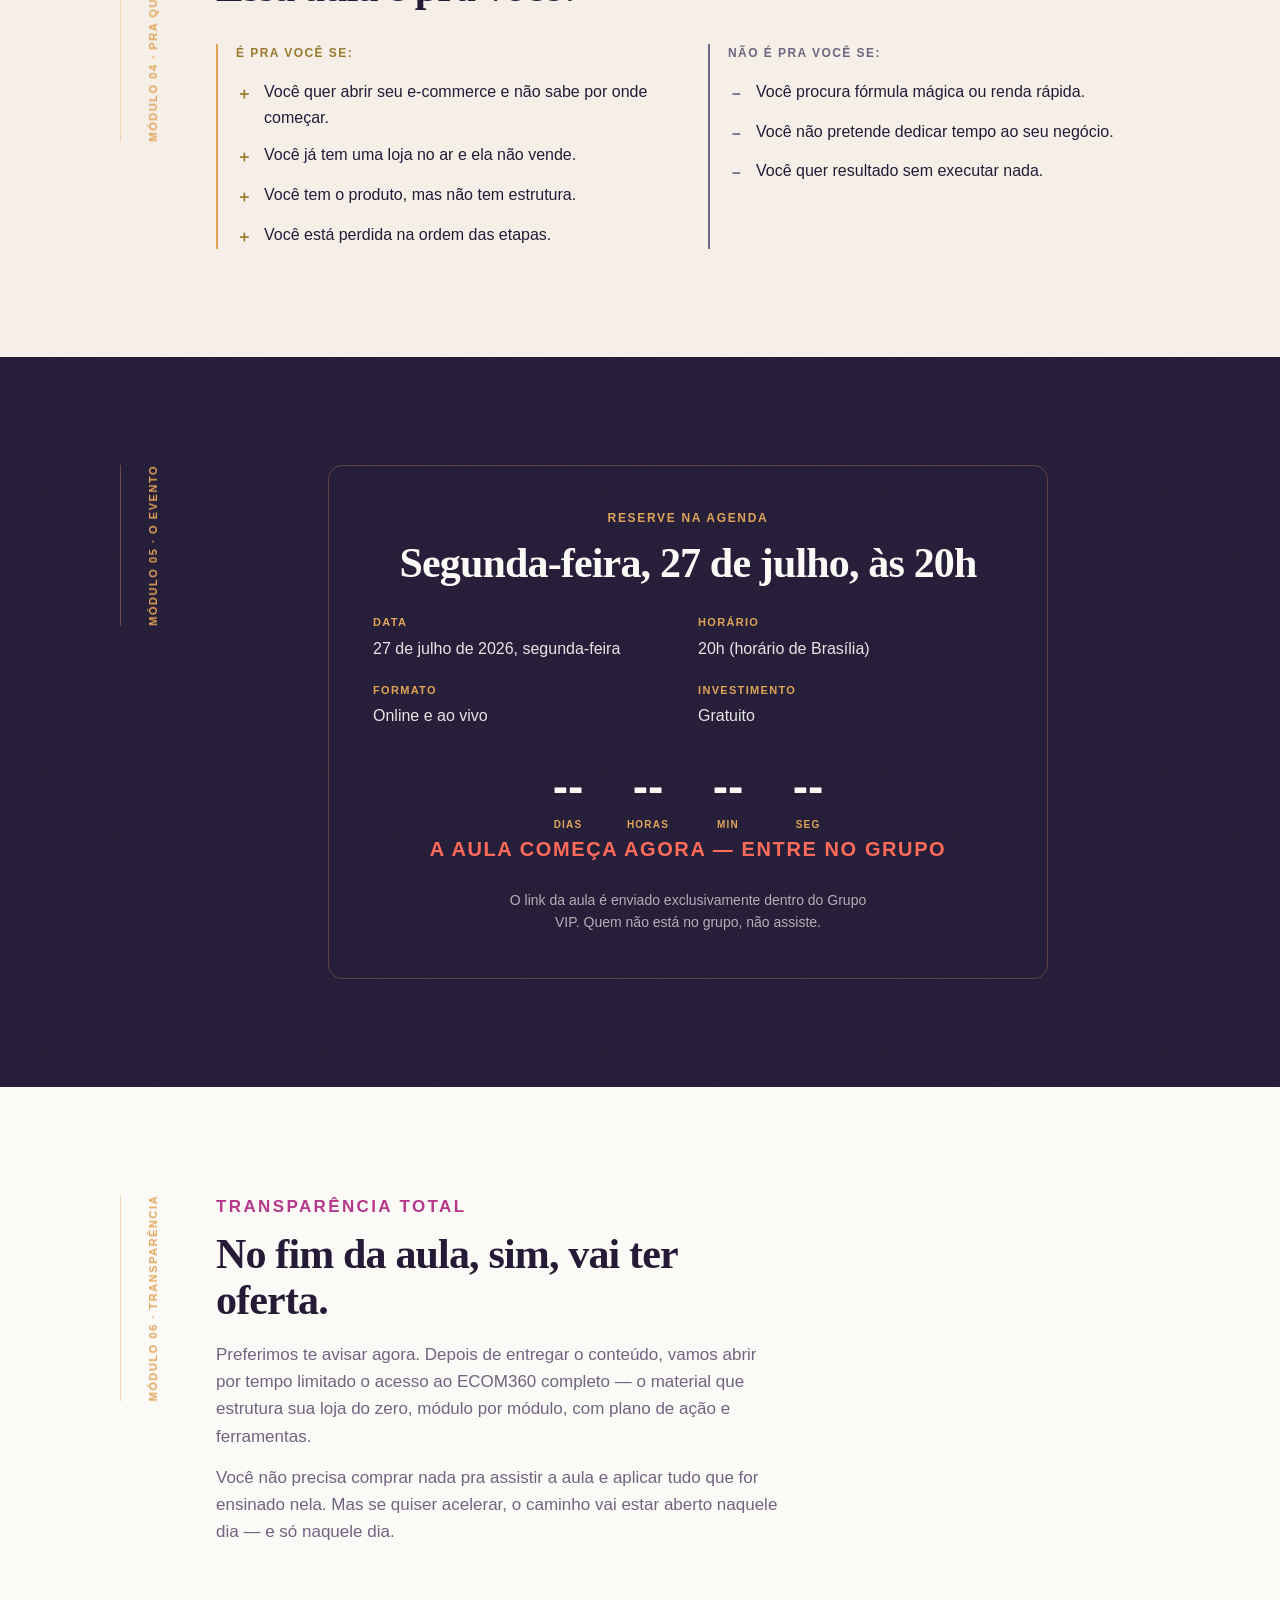
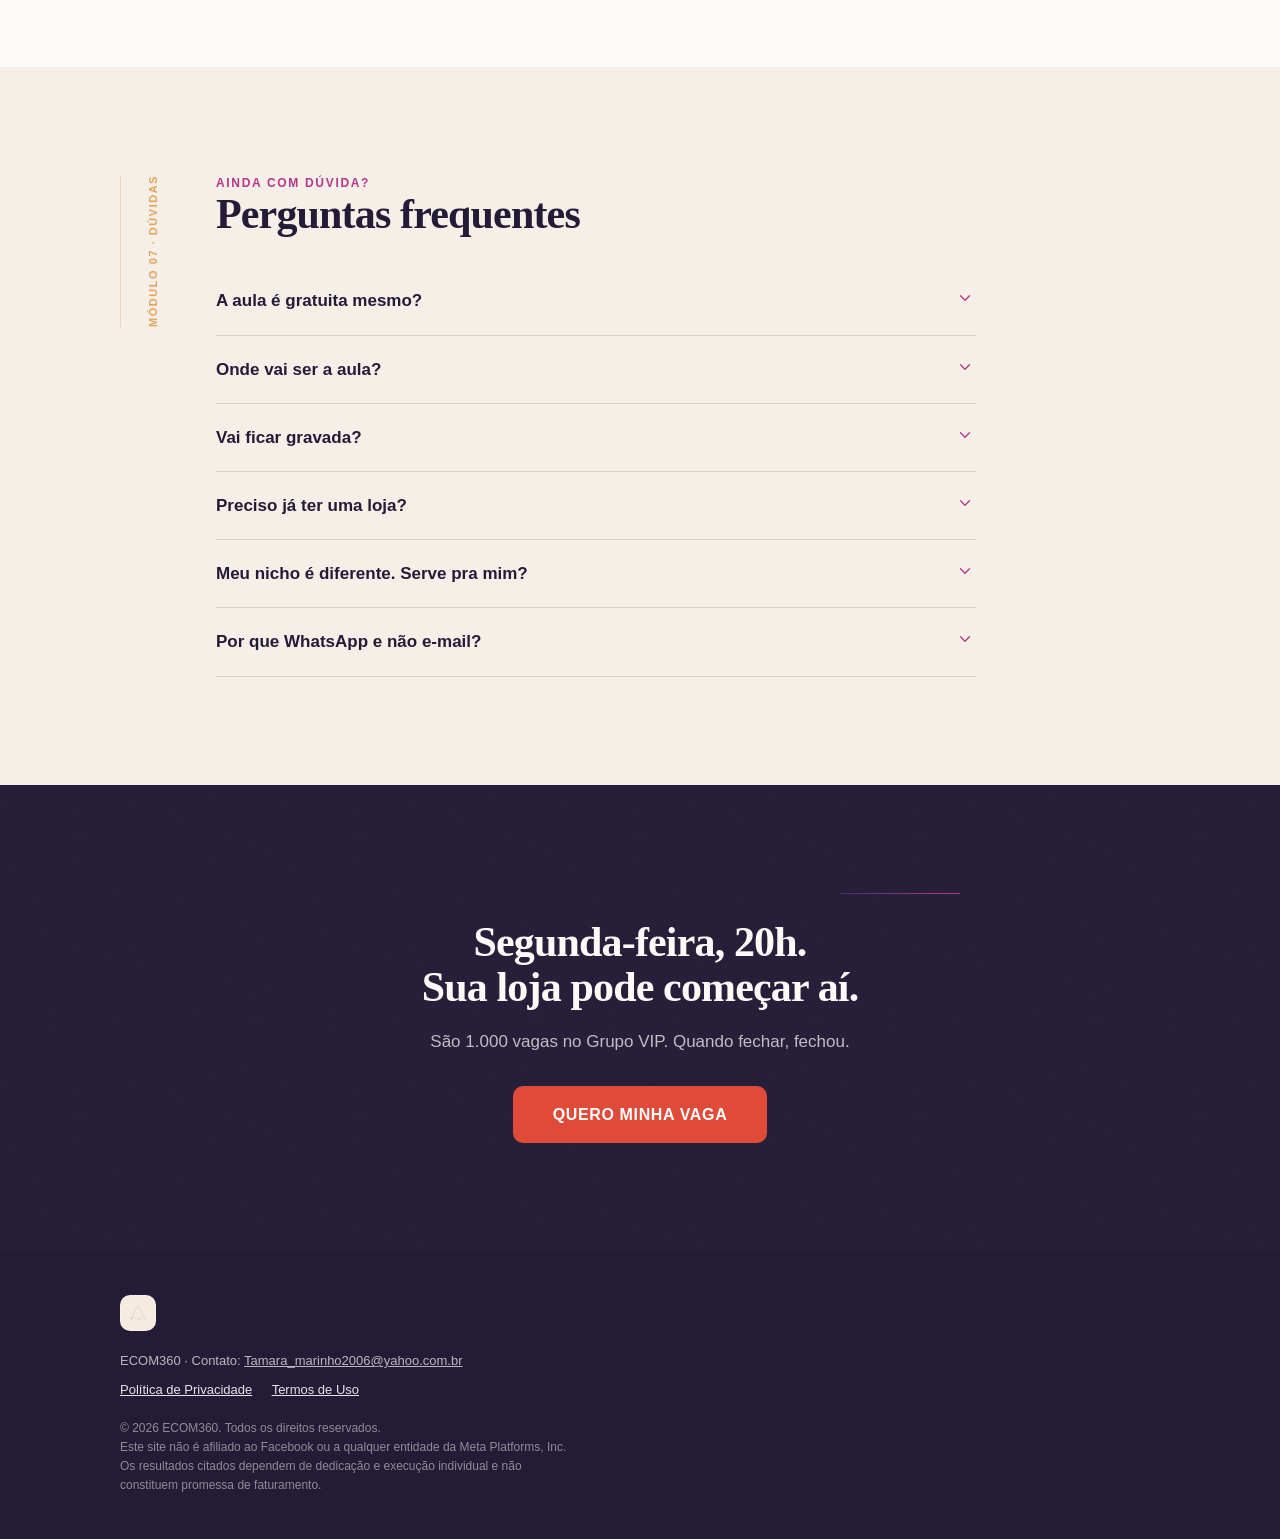
==== commit 707dadab: "Adiciona foto e logo da marca, bio da Tamara, e-mail de contato Remove placeholders de Razao Social/" ====
--- a/index.html
+++ b/index.html
@@ -47,8 +47,10 @@
   <header class="hero section--ink grain">
     <div class="site-header">
       <div class="container">
-        <img class="logo" src="assets/img/logo-ecom360.svg" alt="ECOM360"
-             onerror="this.outerHTML='<span class=&quot;header-note&quot;>ECOM360</span>'">
+        <div class="logo-mark">
+          <img class="logo" src="assets/img/logo-ecom360.jpg" alt="ECOM360" width="40" height="40"
+               onerror="this.parentNode.outerHTML='<span class=&quot;header-note&quot;>ECOM360</span>'">
+        </div>
         <span class="header-note">Aula ao vivo · 27/07</span>
       </div>
     </div>
@@ -213,8 +215,11 @@
               <p class="eyebrow">Quem vai te ensinar</p>
               <h2>Tamara Marinho</h2>
               <p>Tamara não é “especialista em e-commerce”. Ela vive de e-commerce.</p>
-              <!-- TODO: cliente preencher -->
-              <p class="todo">[EDITAR: 2 a 3 linhas com a trajetória real — há quantos anos vende online, quantas lojas administra, o que já construiu do zero. Sem número inventado.]</p>
+              <p>
+                Há mais de 10 anos vivendo do online. São 2 lojas ativas — a marca de
+                sapatos <strong>SANDALE</strong> e a curadoria de moda feminina
+                <strong>BUSQLOOK</strong>. Todas construídas do zero, 100% online.
+              </p>
               <p>
                 Tudo o que ela vai mostrar na aula é o que ela usa nas próprias lojas —
                 o que funcionou, o que deu errado, e o que ela faria diferente se
@@ -382,10 +387,11 @@
   <!-- ================= RODAPÉ ================= -->
   <footer class="site-footer section--ink" style="padding-block:44px">
     <div class="container">
-      <img class="footer-logo" src="assets/img/logo-ecom360.svg" alt="ECOM360"
-           onerror="this.outerHTML='<div class=&quot;header-note&quot; style=&quot;margin-bottom:20px&quot;>ECOM360</div>'">
-      <!-- TODO: cliente preencher -->
-      <p class="footer-line">ECOM360 · [EDITAR: Razão Social] · CNPJ [EDITAR]</p>
+      <div class="logo-mark logo-mark--footer">
+        <img class="footer-logo" src="assets/img/logo-ecom360.jpg" alt="ECOM360" width="36" height="36"
+             onerror="this.parentNode.outerHTML='<div class=&quot;header-note&quot; style=&quot;margin-bottom:20px&quot;>ECOM360</div>'">
+      </div>
+      <p class="footer-line">ECOM360 · Contato: <a href="mailto:Tamara_marinho2006@yahoo.com.br">Tamara_marinho2006@yahoo.com.br</a></p>
       <p class="footer-links">
         <a href="politica-de-privacidade.html">Política de Privacidade</a>
         <a href="termos.html">Termos de Uso</a>
--- a/assets/css/style.css
+++ b/assets/css/style.css
@@ -215,7 +215,16 @@
   justify-content: space-between;
   gap: 16px;
 }
-.logo { height: 26px; width: auto; }
+.logo-mark {
+  flex: none;
+  width: 40px;
+  height: 40px;
+  border-radius: 10px;
+  overflow: hidden;
+  border: 1px solid rgba(255,255,255,.14);
+  background: var(--cream);
+}
+.logo-mark .logo { display: block; width: 100%; height: 100%; object-fit: cover; }
 .header-note {
   font-family: var(--font-util);
   font-weight: 600;
@@ -685,8 +694,10 @@
    ========================================================================== */
 .site-footer { font-size: 13px; }
 .site-footer .container { position: relative; z-index: 2; }
-.footer-logo { height: 22px; margin-bottom: 20px; }
+.logo-mark--footer { width: 36px; height: 36px; margin-bottom: 20px; }
+.footer-logo { display: block; width: 100%; height: 100%; object-fit: cover; }
 .footer-line { color: rgba(252,250,247,.7); margin-bottom: 8px; }
+.footer-line a { text-decoration: underline; }
 .footer-links { margin-bottom: 18px; }
 .footer-links a { color: rgba(252,250,247,.9); text-decoration: underline; margin-right: 16px; }
 .footer-fine { color: rgba(252,250,247,.5); font-size: 12px; line-height: 1.6; max-width: 68ch; }
